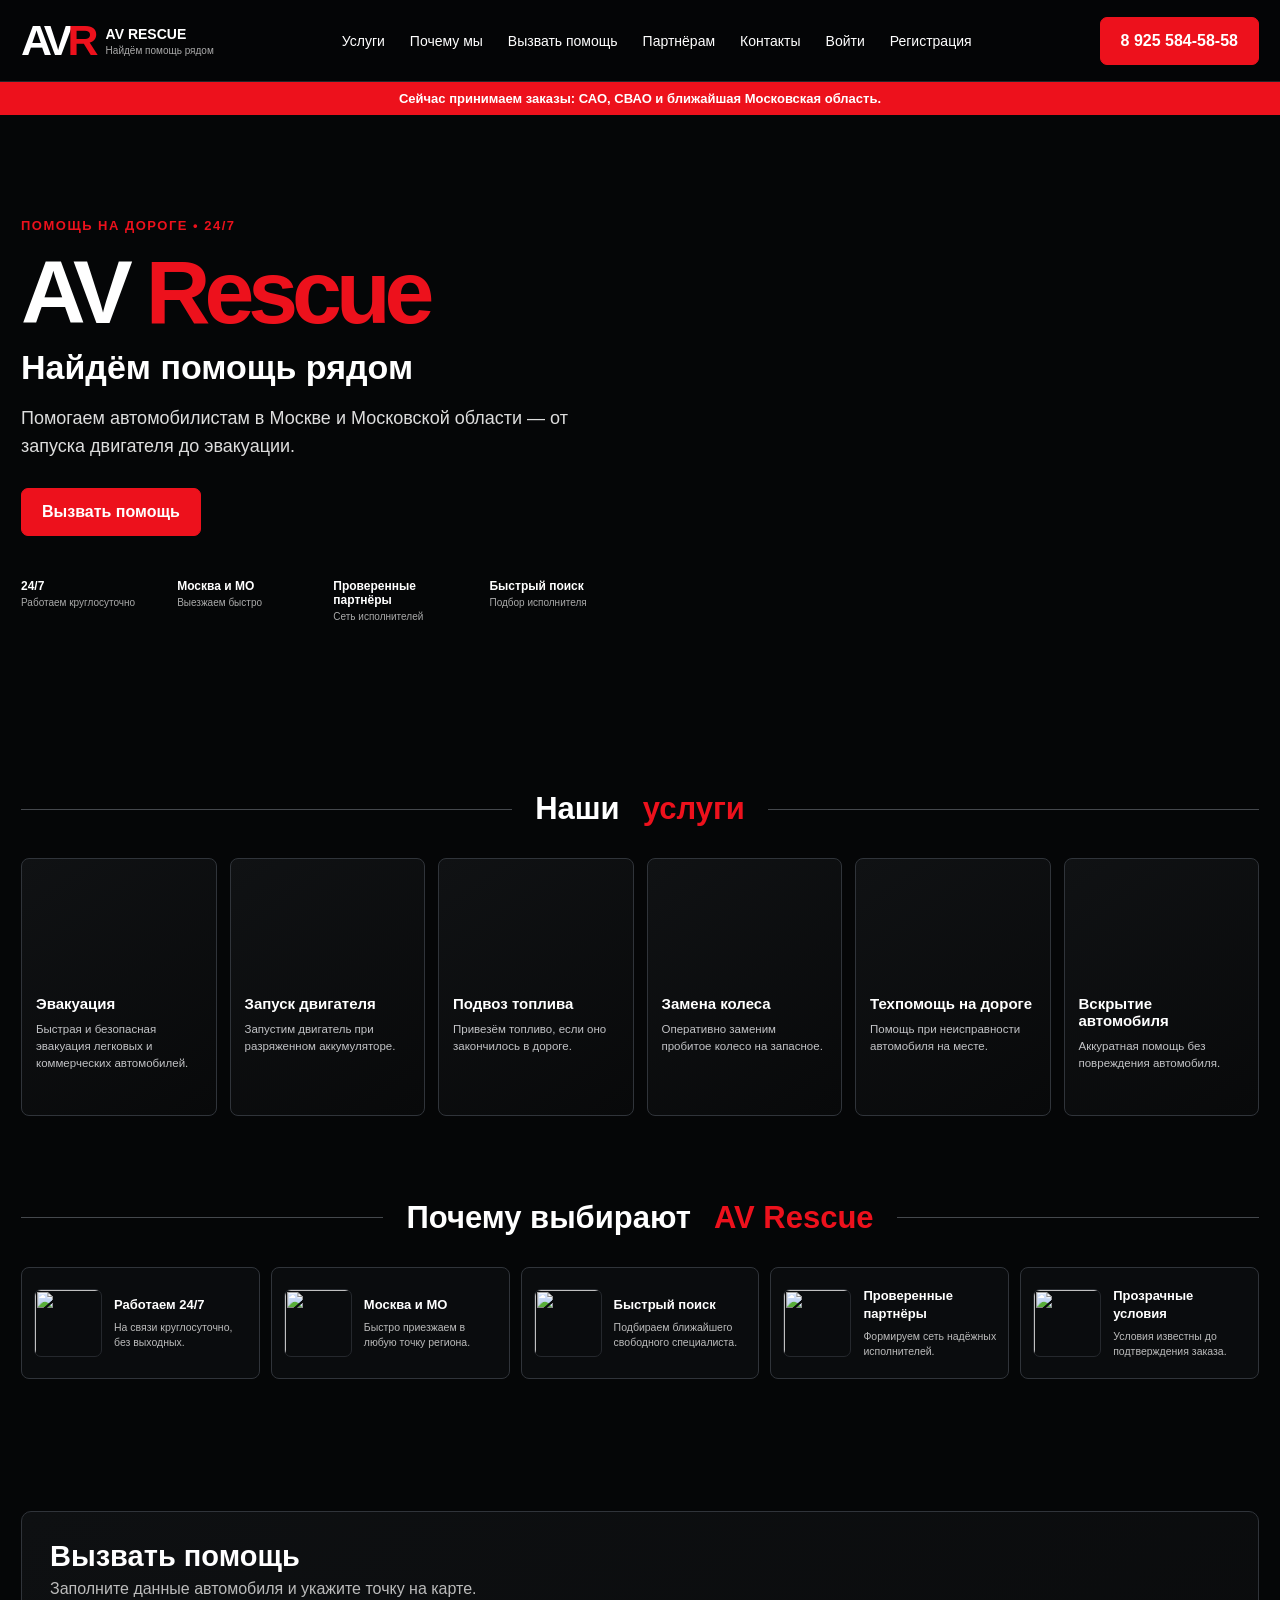
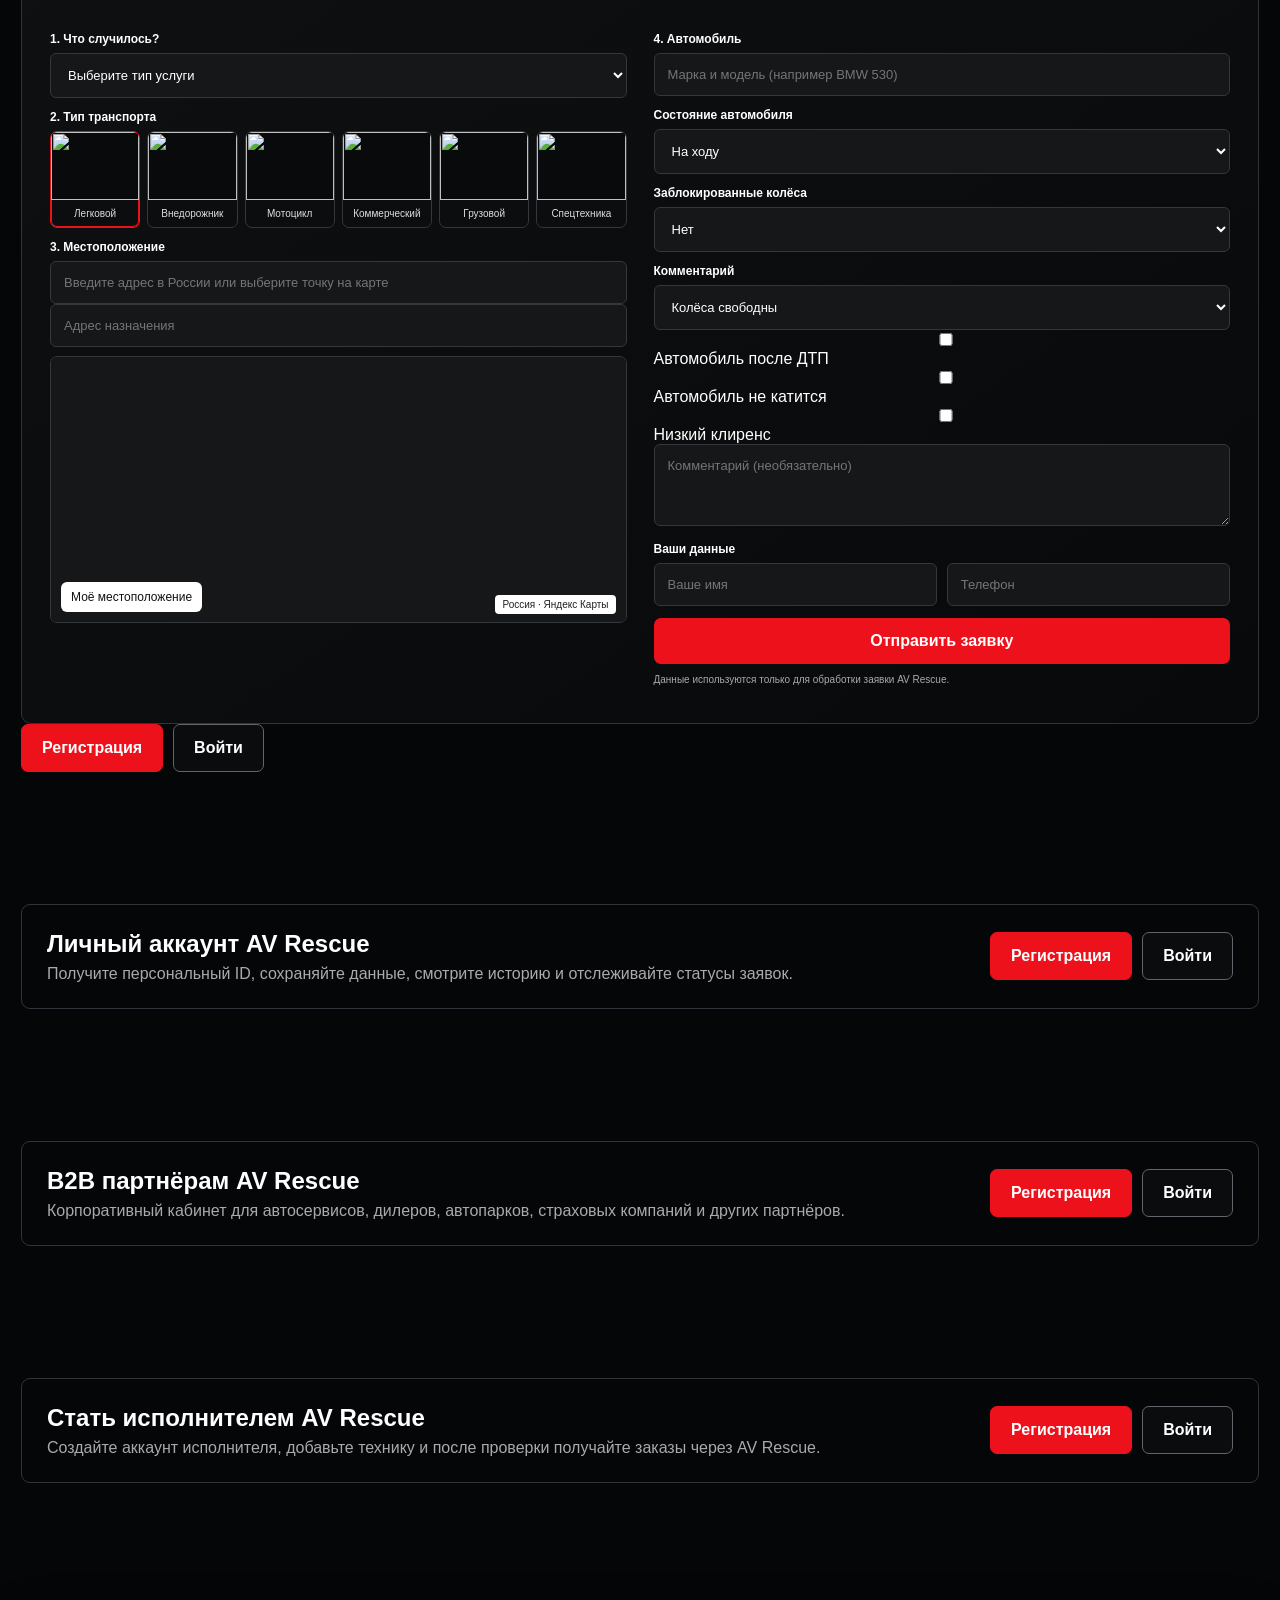
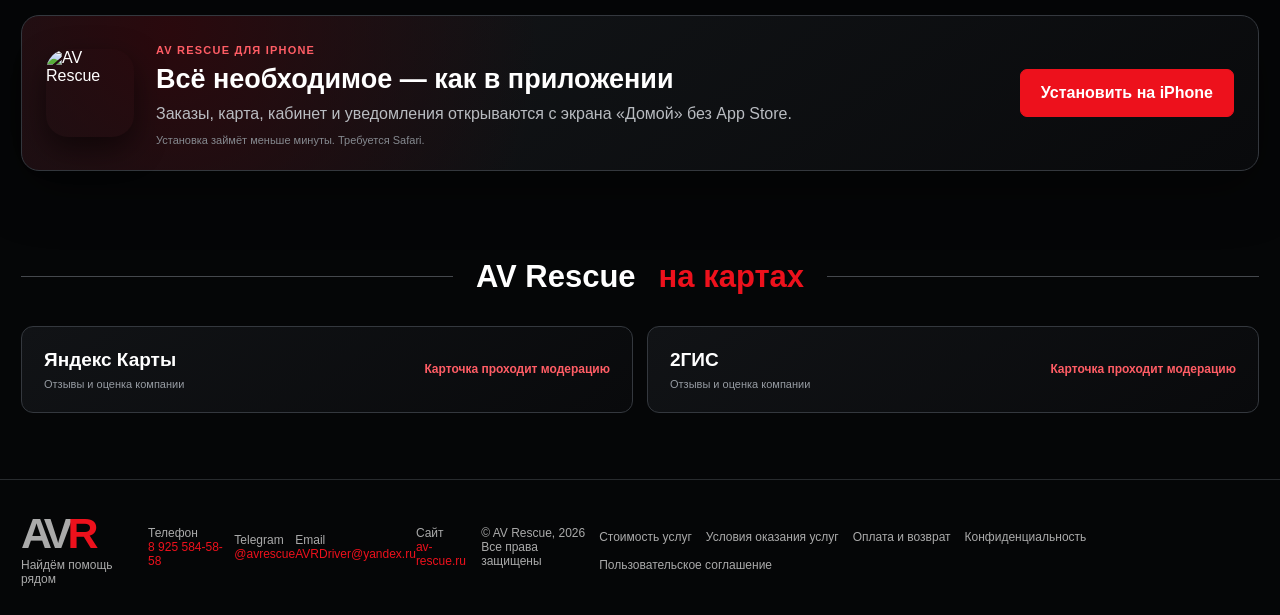
==== site/patches/9.0/index.html @ 5b1202d7 "Добавить ссылки на цены и документы" ====
<!doctype html>
<html lang="ru">
<head>
<meta charset="UTF-8">
<meta name="viewport" content="width=device-width,initial-scale=1">
<meta name="theme-color" content="#050607">
<link rel="manifest" href="/manifest.webmanifest?v=221">
<link rel="apple-touch-icon" href="/assets/pwa-icon-180.png">
<meta name="apple-mobile-web-app-capable" content="yes">
<meta name="apple-mobile-web-app-status-bar-style" content="black">
<meta name="apple-mobile-web-app-title" content="AV Rescue">
<script src="/pwa.js?v=221" defer></script>
<title>AV Rescue — Найдём помощь рядом</title>
<meta name="description" content="AV Rescue — помощь на дороге 24/7 в Москве и Московской области.">
<style>
:root{--red:#ed111c;--bg:#050607;--panel:#0d0f11;--line:#30343a;--muted:#adb0b5}
*{box-sizing:border-box}html{scroll-behavior:smooth}
body{margin:0;background:var(--bg);color:#fff;font-family:Arial,Helvetica,sans-serif}
a{text-decoration:none;color:inherit}button,input,select,textarea{font:inherit}
.wrap{width:min(1280px,calc(100% - 42px));margin:auto}

header{height:82px;position:sticky;top:0;z-index:1000;background:#050607f4;border-bottom:1px solid #22252a;backdrop-filter:blur(10px)}
.nav{height:100%;display:flex;align-items:center;justify-content:space-between;gap:22px}
.brand{display:flex;align-items:center;gap:12px}.avr{font-size:43px;font-weight:900;letter-spacing:-5px}.avr .r{color:var(--red)}
.brandText{font-size:14px;font-weight:900}.brandText small{display:block;font-size:10px;font-weight:400;color:#aaa;margin-top:3px}
.menu{display:flex;gap:25px;font-size:14px}.menu a:hover{color:var(--red)}
.phone,.btn{display:inline-flex;align-items:center;justify-content:center;padding:14px 20px;border-radius:7px;background:var(--red);border:1px solid var(--red);color:#fff;font-weight:800;cursor:pointer}
.btn.secondary{background:#0a0c0e;border-color:#62666c}

.hero{position:relative;min-height:610px;overflow:hidden}
.heroMedia{position:absolute;right:0;top:0;width:60%;height:100%;background:url("assets/hero-clean-v30.jpg?v=30") center/cover no-repeat}
.heroMedia:before{content:"";position:absolute;inset:0;background:linear-gradient(90deg,#050607 0,#05060798 24%,transparent 58%),linear-gradient(0deg,#050607 0,transparent 25%)}
.hero .wrap{position:relative;z-index:2;min-height:610px;display:flex;align-items:center}
.heroCopy{width:49%}.eyebrow{font-size:13px;font-weight:900;color:var(--red);letter-spacing:1.5px}
h1{font-size:clamp(62px,7vw,94px);line-height:.93;letter-spacing:-6px;margin:18px 0 13px}.red{color:var(--red)}
.hero h2{font-size:34px;margin:0 0 15px}.lead{font-size:18px;line-height:1.55;color:#ddd}
.heroActions{display:flex;gap:12px;margin-top:27px}
.facts{display:grid;grid-template-columns:repeat(4,1fr);gap:18px;margin-top:43px}
.fact b{font-size:12px;display:block}.fact small{font-size:10px;color:#aaa;display:block;margin-top:4px}

section{padding:66px 0}.sectionTitle{display:flex;align-items:center;justify-content:center;gap:23px;font-size:31px;margin:0 0 31px}
.sectionTitle:before,.sectionTitle:after{content:"";height:1px;background:#45484d;flex:1}

/* SERVICES: picture + text only */
.services{display:grid;grid-template-columns:repeat(6,1fr);gap:13px}
.service{border:1px solid var(--line);border-radius:8px;overflow:hidden;background:linear-gradient(145deg,#101214,#08090a)}
.servicePhoto{width:100%;aspect-ratio:16/10;background-size:cover;background-position:center}
.serviceBody{padding:15px 14px 18px;min-height:135px}
.service h3{font-size:15px;margin:0 0 9px}.service p{font-size:11.5px;line-height:1.5;color:#c2c3c6;margin:0}

/* BENEFITS: compact + image thumbnail, no emoji */
#why{padding-top:18px}.advantages{display:grid;grid-template-columns:repeat(5,1fr);gap:11px}
.adv{border:1px solid var(--line);border-radius:8px;padding:12px;min-height:112px;display:grid;grid-template-columns:68px 1fr;gap:12px;align-items:center;background:#0a0c0e}
.advImg{width:68px;height:68px;border-radius:7px;object-fit:cover;border:1px solid #25282d}
.adv b{font-size:13px}.adv p{font-size:10.5px;line-height:1.45;color:#bbb;margin:7px 0 0}

/* ORDER */
.order{border:1px solid var(--line);border-radius:10px;background:linear-gradient(145deg,#0e1012,#08090a);padding:28px}
.order h2{font-size:29px;margin:0 0 7px}.order>p{color:#bbb;margin:0 0 22px}
.steps{display:grid;grid-template-columns:1fr 1fr;gap:27px}.label{display:block;font-size:12px;font-weight:800;margin:12px 0 7px}
input,select,textarea{width:100%;background:#151719;border:1px solid #34373b;border-radius:6px;color:#fff;padding:13px;font-size:13px}
textarea{min-height:82px;resize:vertical}
.vehicleTypes{display:grid;grid-template-columns:repeat(6,1fr);gap:7px}
.vehicleBtn{background:#0b0d0f;border:1px solid #34373b;color:#ddd;border-radius:7px;padding:0;overflow:hidden;cursor:pointer;font-size:10px;min-width:0}
.vehicleBtn img{width:100%;height:68px;display:block;object-fit:cover;background:#090a0b}
.vehicleBtn span{display:block;padding:8px 3px}.vehicleBtn.active{border-color:var(--red);box-shadow:inset 0 0 0 1px var(--red)}
.mapWrap{position:relative;border:1px solid #34373b;border-radius:7px;overflow:hidden;margin-top:9px}
#map{height:265px;background:#151719}.locate{position:absolute;left:10px;bottom:10px;z-index:500;background:#fff;color:#111;border:0;border-radius:6px;padding:8px 10px;font-size:12px;cursor:pointer}
.mapCountry{position:absolute;right:10px;bottom:8px;z-index:500;background:#fff;color:#222;border-radius:4px;padding:4px 7px;font-size:10px}
.inline2{display:grid;grid-template-columns:1fr 1fr;gap:10px}.submit{width:100%;margin-top:12px;border:0}.privacy{font-size:10px;color:#aaa}
.partner{margin-top:17px;border:1px solid var(--line);border-radius:9px;padding:25px;display:grid;grid-template-columns:1fr auto;gap:20px;align-items:center}
.partner h2{margin:0 0 7px}.partner p{margin:0;color:#aaa}
.iosApp{display:grid;grid-template-columns:auto 1fr auto;gap:22px;align-items:center;border:1px solid #34383e;border-radius:18px;padding:24px;background:radial-gradient(circle at 12% 10%,#2a090d 0,transparent 34%),linear-gradient(145deg,#14171a,#090a0c);box-shadow:0 18px 55px #0006}
.iosIcon{width:88px;height:88px;border-radius:22px;box-shadow:0 12px 30px #0008}.iosApp h2{font-size:27px;margin:0 0 7px}.iosApp p{color:#b9bcc1;line-height:1.5;margin:0}.iosLabel{display:inline-block;margin-bottom:8px;color:#ff5d65;font-size:11px;font-weight:900;letter-spacing:1.2px}.iosHint{display:block;margin-top:8px;color:#85898f;font-size:11px}
.ratings{padding-top:22px}.ratingGrid{display:grid;grid-template-columns:1fr 1fr;gap:14px}.ratingCard{border:1px solid #34383e;border-radius:12px;padding:22px;background:linear-gradient(145deg,#111316,#090a0c);display:flex;align-items:center;justify-content:space-between;gap:18px}.ratingBrand{font-size:19px;font-weight:900}.ratingBrand small{display:block;margin-top:7px;color:#969ba2;font-size:11px;font-weight:400}.ratingState{color:#ff5d65;font-size:12px;font-weight:800;text-align:right}
footer{border-top:1px solid #282b2e;padding:29px 0}.footer{display:flex;justify-content:space-between;align-items:center;color:#aaa;font-size:12px}

@media(max-width:1080px){.menu{gap:14px}.services{grid-template-columns:repeat(3,1fr)}.advantages{grid-template-columns:repeat(3,1fr)}.vehicleTypes{grid-template-columns:repeat(3,1fr)}}
@media(max-width:800px){.menu{display:none}.brandText{display:none}.heroMedia{width:100%;opacity:.44}.heroCopy{width:100%}.facts{grid-template-columns:1fr 1fr}.steps{grid-template-columns:1fr}.advantages{grid-template-columns:1fr 1fr}.partner{grid-template-columns:1fr}.iosApp{grid-template-columns:auto 1fr}.iosApp .btn{grid-column:1/-1;width:100%}.ratingGrid{grid-template-columns:1fr}}
@media(max-width:540px){.wrap{width:min(100% - 28px,1280px)}.phone{font-size:12px;padding:10px}.heroActions{display:block}.heroActions .btn{display:flex;margin:8px 0}.services{grid-template-columns:1fr}.advantages{grid-template-columns:1fr}.vehicleTypes{grid-template-columns:repeat(2,1fr)}.inline2{grid-template-columns:1fr}.footer{display:block}.footer>div{margin:14px 0}}
</style>
</head>
<body>
<header><div class="wrap nav">
<a class="brand" href="#"><span class="avr">AV<span class="r">R</span></span><span class="brandText">AV RESCUE<small>Найдём помощь рядом</small></span></a>
<nav class="menu"><a href="#services">Услуги</a><a href="#why">Почему мы</a><a href="#order">Вызвать помощь</a><a href="#partners">Партнёрам</a><a href="#contacts">Контакты</a><a id="portalLoginLink" href="/portal.php">Войти</a><a href="/register.php">Регистрация</a></nav>
<a class="phone" href="tel:+79255845858">8 925 584-58-58</a>
</div></header><div style="background:#ed111c;color:#fff;text-align:center;padding:9px 14px;font-weight:700;font-size:13px">Сейчас принимаем заказы: САО, СВАО и ближайшая Московская область.</div>

<main>
<div class="hero"><div class="heroMedia"></div><div class="wrap"><div class="heroCopy">
<div class="eyebrow">ПОМОЩЬ НА ДОРОГЕ • 24/7</div><h1>AV <span class="red">Rescue</span></h1><h2>Найдём помощь рядом</h2>
<p class="lead">Помогаем автомобилистам в Москве и Московской области — от запуска двигателя до эвакуации.</p>
<div class="heroActions"><a class="btn" href="#order">Вызвать помощь</a></div>
<div class="facts"><div class="fact"><b>24/7</b><small>Работаем круглосуточно</small></div><div class="fact"><b>Москва и МО</b><small>Выезжаем быстро</small></div><div class="fact"><b>Проверенные партнёры</b><small>Сеть исполнителей</small></div><div class="fact"><b>Быстрый поиск</b><small>Подбор исполнителя</small></div></div>
</div></div></div>

<section id="services"><div class="wrap"><h2 class="sectionTitle">Наши <span class="red">услуги</span></h2><div class="services">
<article class="service"><div class="servicePhoto" style="background-image:url('assets/service-evacuation-v30.jpg?v=30')"></div><div class="serviceBody"><h3>Эвакуация</h3><p>Быстрая и безопасная эвакуация легковых и коммерческих автомобилей.</p></div></article>
<article class="service"><div class="servicePhoto" style="background-image:url('assets/service-battery-v30.jpg?v=30')"></div><div class="serviceBody"><h3>Запуск двигателя</h3><p>Запустим двигатель при разряженном аккумуляторе.</p></div></article>
<article class="service"><div class="servicePhoto" style="background-image:url('assets/service-fuel-v30.jpg?v=30')"></div><div class="serviceBody"><h3>Подвоз топлива</h3><p>Привезём топливо, если оно закончилось в дороге.</p></div></article>
<article class="service"><div class="servicePhoto" style="background-image:url('assets/service-wheel-v30.jpg?v=30')"></div><div class="serviceBody"><h3>Замена колеса</h3><p>Оперативно заменим пробитое колесо на запасное.</p></div></article>
<article class="service"><div class="servicePhoto" style="background-image:url('assets/service-repair-v30.jpg?v=30')"></div><div class="serviceBody"><h3>Техпомощь на дороге</h3><p>Помощь при неисправности автомобиля на месте.</p></div></article>
<article class="service"><div class="servicePhoto" style="background-image:url('assets/service-unlock-v30.jpg?v=30')"></div><div class="serviceBody"><h3>Вскрытие автомобиля</h3><p>Аккуратная помощь без повреждения автомобиля.</p></div></article>
</div></div></section>

<section id="why"><div class="wrap"><h2 class="sectionTitle">Почему выбирают <span class="red">AV Rescue</span></h2><div class="advantages">
<div class="adv"><img class="advImg" src="assets/benefit-247-v30.jpg?v=30"><div><b>Работаем 24/7</b><p>На связи круглосуточно, без выходных.</p></div></div>
<div class="adv"><img class="advImg" src="assets/benefit-moscow-v30.jpg?v=30"><div><b>Москва и МО</b><p>Быстро приезжаем в любую точку региона.</p></div></div>
<div class="adv"><img class="advImg" src="assets/benefit-fast-v30.jpg?v=30"><div><b>Быстрый поиск</b><p>Подбираем ближайшего свободного специалиста.</p></div></div>
<div class="adv"><img class="advImg" src="assets/benefit-partners-v30.jpg?v=30"><div><b>Проверенные партнёры</b><p>Формируем сеть надёжных исполнителей.</p></div></div>
<div class="adv"><img class="advImg" src="assets/benefit-terms-v30.jpg?v=30"><div><b>Прозрачные условия</b><p>Условия известны до подтверждения заказа.</p></div></div>
</div></div></section>

<section id="order"><div class="wrap"><div class="order">
<h2>Вызвать помощь</h2><p>Заполните данные автомобиля и укажите точку на карте.</p>
<form id="orderForm"><div class="steps">
<div>
<label class="label">1. Что случилось?</label><select id="service" required><option value="">Выберите тип услуги</option><option>Эвакуация</option><option>Запуск двигателя</option><option>Подвоз топлива</option><option>Замена колеса</option><option>Техпомощь</option><option>Вскрытие автомобиля</option></select>
<label class="label">2. Тип транспорта</label>
<div class="vehicleTypes">
<button type="button" class="vehicleBtn active" data-value="Легковой"><img src="assets/vehicle-car-v30.jpg?v=30"><span>Легковой</span></button>
<button type="button" class="vehicleBtn" data-value="Внедорожник"><img src="assets/vehicle-suv-v30.jpg?v=30"><span>Внедорожник</span></button>
<button type="button" class="vehicleBtn" data-value="Мотоцикл"><img src="assets/vehicle-moto-v30.jpg?v=30"><span>Мотоцикл</span></button>
<button type="button" class="vehicleBtn" data-value="Коммерческий"><img src="assets/vehicle-commercial-v30.jpg?v=30"><span>Коммерческий</span></button>
<button type="button" class="vehicleBtn" data-value="Грузовой"><img src="assets/vehicle-truck-v30.jpg?v=30"><span>Грузовой</span></button>
<button type="button" class="vehicleBtn" data-value="Спецтехника"><img src="assets/vehicle-special-v30.jpg?v=30"><span>Спецтехника</span></button>
</div><input type="hidden" id="vehicleType" value="Легковой">

<label class="label">3. Местоположение</label>
<input id="address" placeholder="Введите адрес в России или выберите точку на карте" required>
<input id="destination" placeholder="Адрес назначения">
<div class="mapWrap"><div id="map"></div><button type="button" class="locate" id="locateBtn">Моё местоположение</button><div class="mapCountry">Россия · Яндекс Карты</div></div>
<input type="hidden" id="lat"><input type="hidden" id="lng"><input type="hidden" id="destination_lat"><input type="hidden" id="destination_lng">
</div>

<div>
<label class="label">4. Автомобиль</label><input id="car" placeholder="Марка и модель (например BMW 530)">
<label class="label">Состояние автомобиля</label><select id="condition"><option>На ходу</option><option>Не заводится</option><option>После ДТП</option><option>Заблокировано рулевое управление</option><option>Другое</option></select>
<label class="label">Заблокированные колёса</label><select id="blocked"><option>Нет</option><option>1 колесо</option><option>2 колеса</option><option>3 колеса</option><option>4 колеса</option></select>
<label class="label">Комментарий</label><select id="blockedWheels"><option value="0">Колёса свободны</option><option value="1">Заблокировано 1 колесо</option><option value="2">Заблокировано 2+ колеса</option></select><label class="check"><input type="checkbox" id="accident"> Автомобиль после ДТП</label><label class="check"><input type="checkbox" id="cannotRoll"> Автомобиль не катится</label><label class="check"><input type="checkbox" id="lowClearance"> Низкий клиренс</label><textarea id="comment" placeholder="Комментарий (необязательно)"></textarea>
<label class="label">Ваши данные</label><div class="inline2"><input id="name" required placeholder="Ваше имя"><input id="phone" required placeholder="Телефон"></div>
<button class="btn submit" type="submit">Отправить заявку</button><p class="privacy">Данные используются только для обработки заявки AV Rescue.</p>
</div>
</div></form></div>

<div style="display:flex;gap:10px;flex-wrap:wrap"><a class="btn" href="/executor-register.php">Регистрация</a><a class="btn secondary" href="/portal.php?role=executor">Войти</a></div></div>
</div></section>





<section id="account"><div class="wrap"><div class="partner" style="margin-top:0"><div><h2>Личный аккаунт AV Rescue</h2><p>Получите персональный ID, сохраняйте данные, смотрите историю и отслеживайте статусы заявок.</p></div><div style="display:flex;gap:10px;flex-wrap:wrap"><a class="btn" href="/register.php?type=client">Регистрация</a><a class="btn secondary" href="/portal.php?role=client">Войти</a></div></div></div></section>
<section id="b2b"><div class="wrap"><div class="partner" style="margin-top:0"><div><h2>B2B партнёрам AV Rescue</h2><p>Корпоративный кабинет для автосервисов, дилеров, автопарков, страховых компаний и других партнёров.</p></div><div style="display:flex;gap:10px;flex-wrap:wrap"><a class="btn" href="/b2b-register.php">Регистрация</a><a class="btn secondary" href="/portal.php?role=b2b">Войти</a></div></div></div></section>
<section id="partners"><div class="wrap"><div class="partner" style="margin-top:0"><div><h2>Стать исполнителем AV Rescue</h2><p>Создайте аккаунт исполнителя, добавьте технику и после проверки получайте заказы через AV Rescue.</p></div><div style="display:flex;gap:10px;flex-wrap:wrap"><a class="btn" href="/executor-register.php">Регистрация</a><a class="btn secondary" href="/portal.php?role=executor">Войти</a></div></div></div></section>
<section id="ios-app"><div class="wrap"><div class="iosApp"><img class="iosIcon" src="/assets/pwa-icon-180.png" alt="AV Rescue"><div><span class="iosLabel">AV RESCUE ДЛЯ IPHONE</span><h2>Всё необходимое — как в приложении</h2><p>Заказы, карта, кабинет и уведомления открываются с экрана «Домой» без App Store.</p><span class="iosHint">Установка займёт меньше минуты. Требуется Safari.</span></div><button class="btn" type="button" onclick="window.AVRPWA&&window.AVRPWA.install()">Установить на iPhone</button></div></div></section>
<section class="ratings" aria-label="AV Rescue на картах"><div class="wrap"><h2 class="sectionTitle">AV Rescue <span class="red">на картах</span></h2><div class="ratingGrid">
<div class="ratingCard"><div class="ratingBrand">Яндекс Карты<small>Отзывы и оценка компании</small></div><div class="ratingState">Карточка проходит модерацию</div></div>
<div class="ratingCard"><div class="ratingBrand">2ГИС<small>Отзывы и оценка компании</small></div><div class="ratingState">Карточка проходит модерацию</div></div>
</div></div></section>
</main>

<footer id="contacts"><div class="wrap footer">
<div><span class="avr">AV<span class="red">R</span></span><br>Найдём помощь рядом</div>
<div>Телефон<br><a class="red" href="tel:+79255845858">8 925 584-58-58</a></div>
<div>Telegram<br><a class="red" href="https://t.me/avrescue">@avrescue</a></div>
<div>Email<br><a class="red" href="mailto:AVRDriver@yandex.ru">AVRDriver@yandex.ru</a></div>
<div>Сайт<br><span class="red">av-rescue.ru</span></div><div>© AV Rescue, 2026<br>Все права защищены</div>
<div style="grid-column:1/-1;display:flex;gap:14px;flex-wrap:wrap;padding-top:8px">
<a href="/prices.php">Стоимость услуг</a>
<a href="/legal.php?doc=offer">Условия оказания услуг</a>
<a href="/legal.php?doc=payment">Оплата и возврат</a>
<a href="/legal.php?doc=privacy">Конфиденциальность</a>
<a href="/legal.php?doc=terms">Пользовательское соглашение</a>
</div>
</div></footer>

<script src="https://api-maps.yandex.ru/2.1/?lang=ru_RU"></script>
<script>
let map,marker;
function initMap(){
 if(typeof ymaps==='undefined') return;
 map=new ymaps.Map('map',{center:[55.7558,37.6173],zoom:10,controls:['zoomControl','geolocationControl']},{restrictMapArea:[[41,19],[82,180]]});
 map.events.add('click',e=>{const c=e.get('coords');setPoint(c[0],c[1]);reverseGeocode(c[0],c[1])});
}
function setPoint(lat,lng){
 document.getElementById('lat').value=lat.toFixed(6);document.getElementById('lng').value=lng.toFixed(6);
 if(marker) marker.geometry.setCoordinates([lat,lng]); else{marker=new ymaps.Placemark([lat,lng],{balloonContent:'Адрес подачи'},{preset:'islands#redIcon'});map.geoObjects.add(marker)}
 map.panTo([lat,lng]);
}
async function geocodeField(id,latId,lngId){
 const q=document.getElementById(id).value.trim();if(!q||typeof ymaps==='undefined')return false;
 try{const result=await ymaps.geocode(q,{results:1,boundedBy:[[41,19],[82,180]],strictBounds:false});const first=result.geoObjects.get(0);if(!first)return false;const c=first.geometry.getCoordinates();document.getElementById(latId).value=c[0].toFixed(6);document.getElementById(lngId).value=c[1].toFixed(6);if(id==='address'){setPoint(c[0],c[1]);map.setZoom(15)}return true}catch(e){return false}
}
async function reverseGeocode(lat,lng){
 try{const result=await ymaps.geocode([lat,lng],{results:1});const first=result.geoObjects.get(0);if(first)document.getElementById('address').value=first.getAddressLine()}catch(e){}
}
document.getElementById('address').addEventListener('change',()=>geocodeField('address','lat','lng'));
document.getElementById('destination').addEventListener('change',()=>geocodeField('destination','destination_lat','destination_lng'));
document.getElementById('locateBtn').addEventListener('click',()=>{
 if(!navigator.geolocation){alert('Геолокация не поддерживается браузером');return}
 navigator.geolocation.getCurrentPosition(p=>{setPoint(p.coords.latitude,p.coords.longitude);map.setZoom(15);reverseGeocode(p.coords.latitude,p.coords.longitude)},()=>alert('Не удалось получить местоположение. Поставьте точку на карте вручную.'));
});
document.querySelectorAll('.vehicleBtn').forEach(b=>b.addEventListener('click',()=>{
 document.querySelectorAll('.vehicleBtn').forEach(x=>x.classList.remove('active'));b.classList.add('active');document.getElementById('vehicleType').value=b.dataset.value;
}));
document.getElementById('orderForm').addEventListener('submit',async e=>{
 e.preventDefault();const form=e.currentTarget;const val=id=>document.getElementById(id).value||'';if(val('service')==='Эвакуация'&&!val('destination').trim()){alert('Укажите адрес назначения');document.getElementById('destination').focus();return}const btn=form.querySelector('.submit');btn.disabled=true;btn.textContent='Отправляем…';
 try{if(!val('lat')||!val('lng'))await geocodeField('address','lat','lng');if(val('destination')&&(!val('destination_lat')||!val('destination_lng')))await geocodeField('destination','destination_lat','destination_lng');const r=await fetch('api/create_order.php',{method:'POST',credentials:'same-origin',headers:{'Content-Type':'application/json'},body:JSON.stringify({service:val('service'),vehicle_type:val('vehicleType'),car:val('car'),condition:val('condition'),blocked:val('blocked'),address:val('address'),destination:val('destination'),lat:val('lat'),lng:val('lng'),destination_lat:val('destination_lat'),destination_lng:val('destination_lng'),comment:val('comment'),name:val('name'),phone:val('phone'),payment_method:'cash'})});
   const raw=await r.text();let d;try{d=JSON.parse(raw)}catch(parseErr){throw new Error('API не отвечает как PHP. Проверьте, что PHP включён на сайте. Код HTTP: '+r.status)}
   if(!r.ok||!d.ok)throw new Error(d.error||('Ошибка сервера '+r.status));alert('Заявка '+d.order_id+' принята. Диспетчер AV Rescue уже видит её в системе.');form.reset();document.getElementById('vehicleType').value='Легковой';document.querySelectorAll('.vehicleBtn').forEach(x=>x.classList.remove('active'));document.querySelector('.vehicleBtn')?.classList.add('active');if(marker){map.geoObjects.remove(marker);marker=null;}}
 catch(err){alert('Не удалось отправить заявку: '+err.message)}finally{btn.disabled=false;btn.textContent='Отправить заявку';}
});
ymaps.ready(initMap);
</script>

<script>
(async function fillClient(){
  const name=document.getElementById('name'),phone=document.getElementById('phone');
  const storedName=sessionStorage.getItem('av_client_name')||'',storedPhone=sessionStorage.getItem('av_client_phone')||'';
  if(storedName&&name)name.value=storedName;if(storedPhone&&phone)phone.value=storedPhone;
  try{
    const r=await fetch('/api/session_state.php?t='+Date.now(),{cache:'no-store',credentials:'include'});
    const d=await r.json();
    const a=document.getElementById('portalLoginLink');
    if(a && d.ok && d.session){
      a.href=d.session.portal_url||'/portal.php';
      if(d.session.logged_in){
        a.textContent=d.session.label||'Личный кабинет';
        a.title=d.session.name ? ('Вы вошли как '+d.session.name) : 'Открыть кабинет';
        if(d.session.role==='client'){if(name){name.value=d.session.name||storedName;name.readOnly=true}if(phone){phone.value=d.session.phone||storedPhone;phone.readOnly=true}sessionStorage.setItem('av_client_name',d.session.name||'');sessionStorage.setItem('av_client_phone',d.session.phone||'')}
      } else {
        a.textContent='Войти';
      }
    }
  }catch(e){}
})();
window.addEventListener('pageshow',()=>{const n=sessionStorage.getItem('av_client_name'),p=sessionStorage.getItem('av_client_phone');if(n&&document.getElementById('name'))document.getElementById('name').value=n;if(p&&document.getElementById('phone'))document.getElementById('phone').value=p});
</script>

<script>
(function(){
  const token=sessionStorage.getItem('av_tab_session');
  const hasPortalHint=document.documentElement.getAttribute('data-av-auth-page')==='1';
  async function validate(){
    try{
      const r=await fetch('/api/tab_session.php',{
        method:'POST',
        headers:{'Content-Type':'application/x-www-form-urlencoded','X-AV-Tab-Session':token||''},
        body:'token='+encodeURIComponent(token||''),
        cache:'no-store',
        credentials:'same-origin'
      });
      const d=await r.json();
      if(d.expired){
        sessionStorage.removeItem('av_tab_session');
        if(hasPortalHint) location.replace('/login.php');
      }
    }catch(e){}
  }
  validate();
})();
</script>

</body></html>
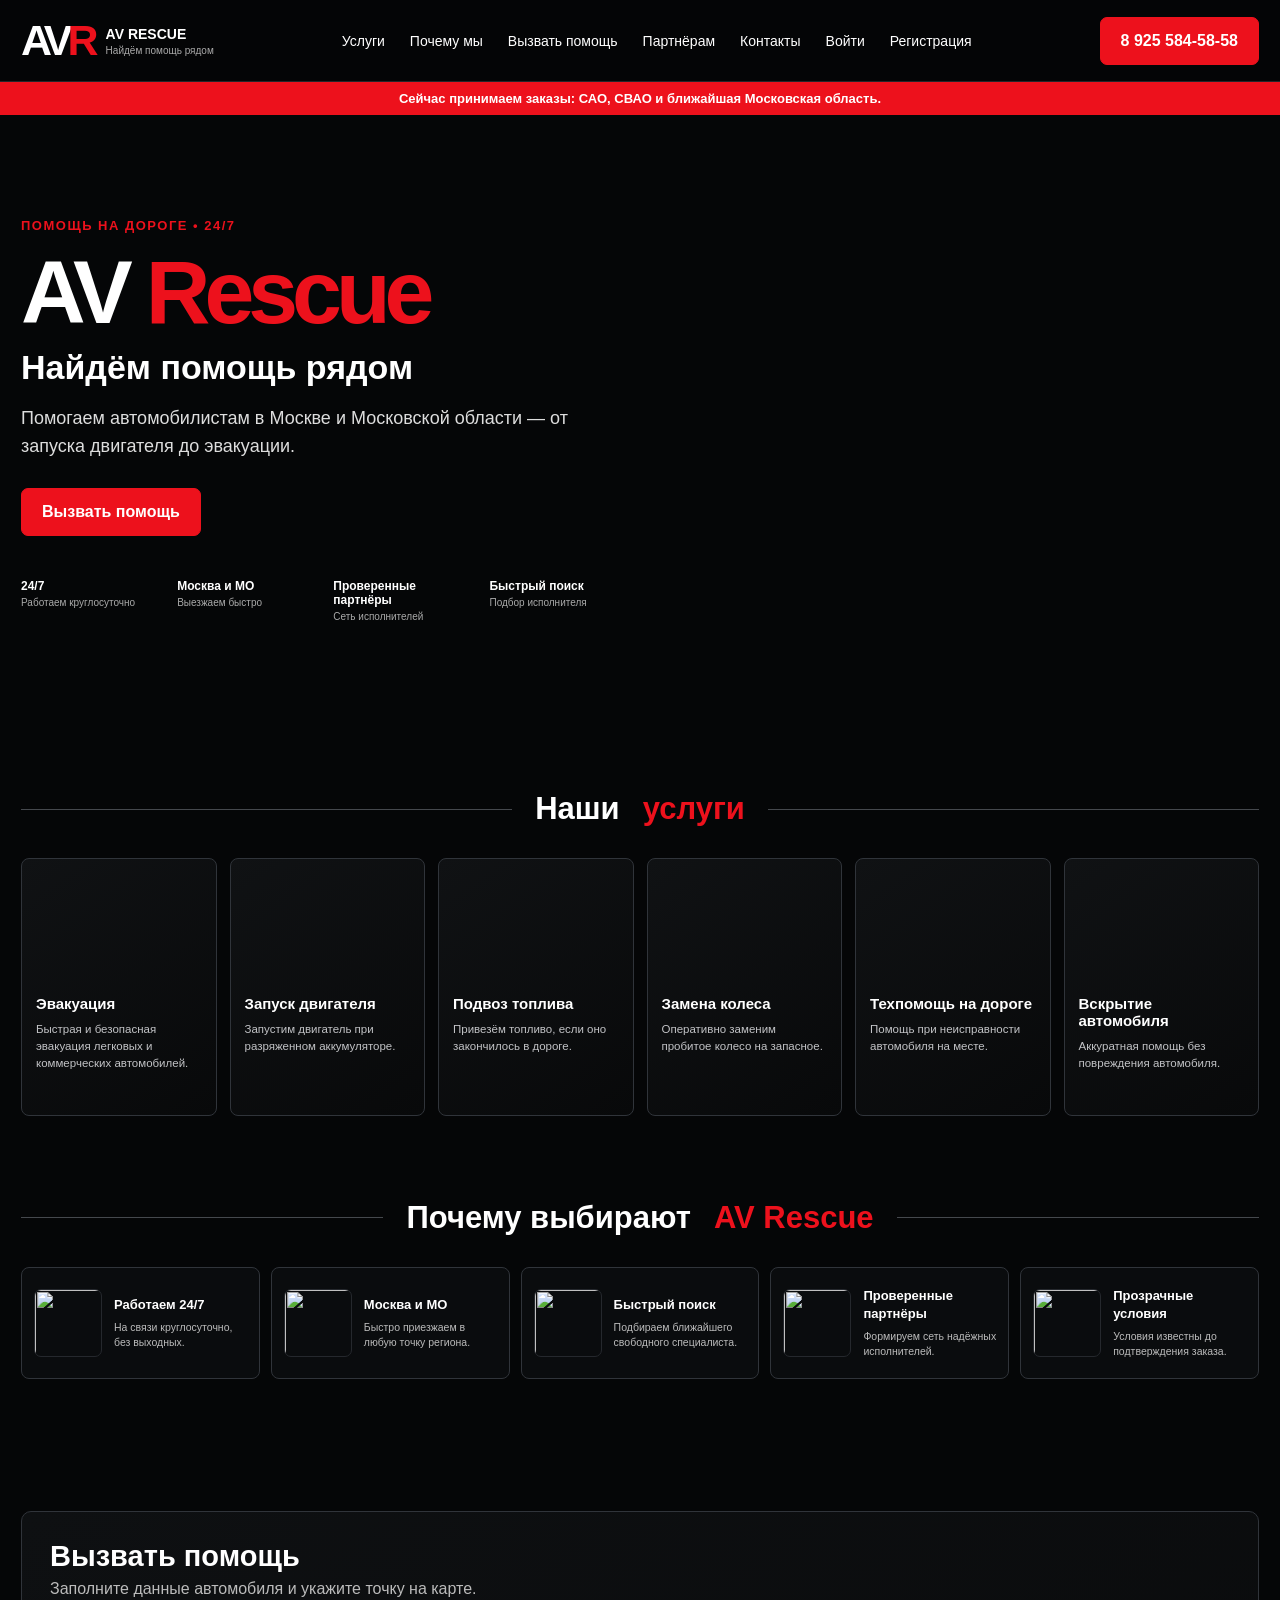
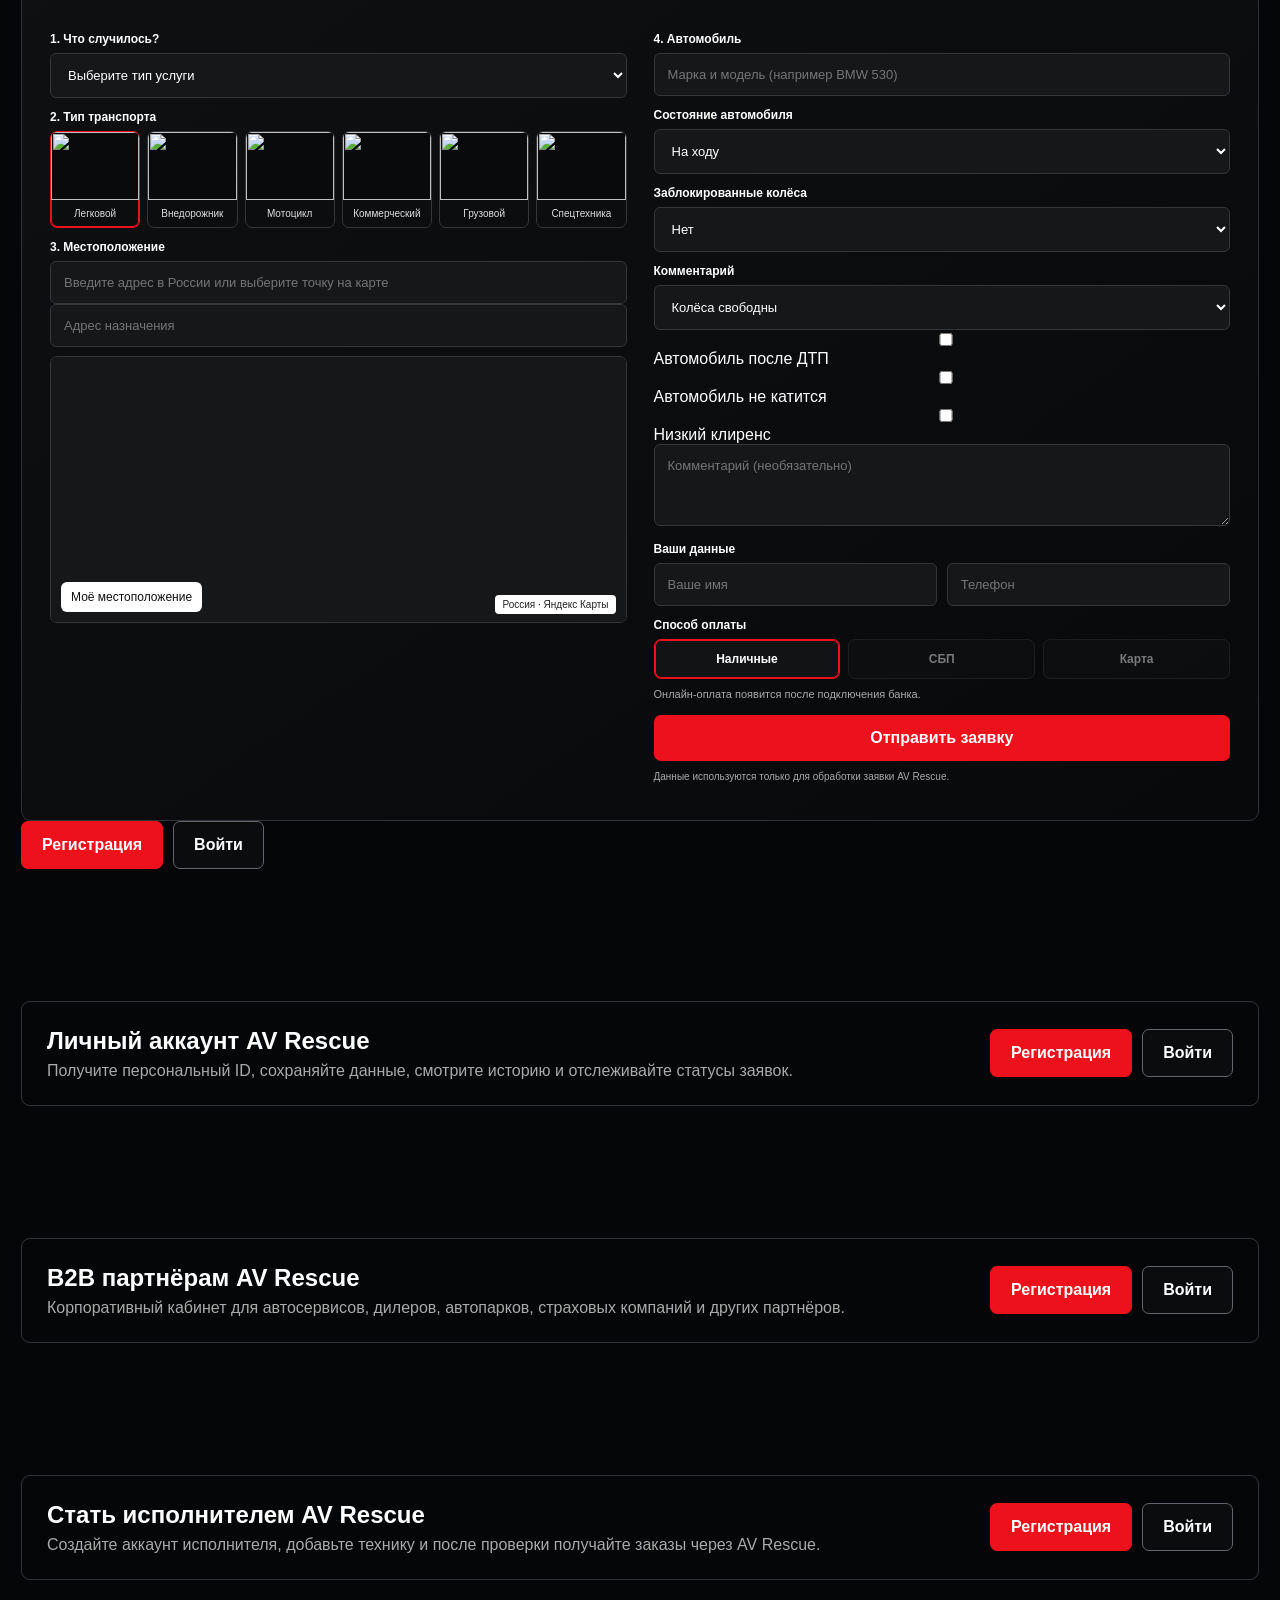
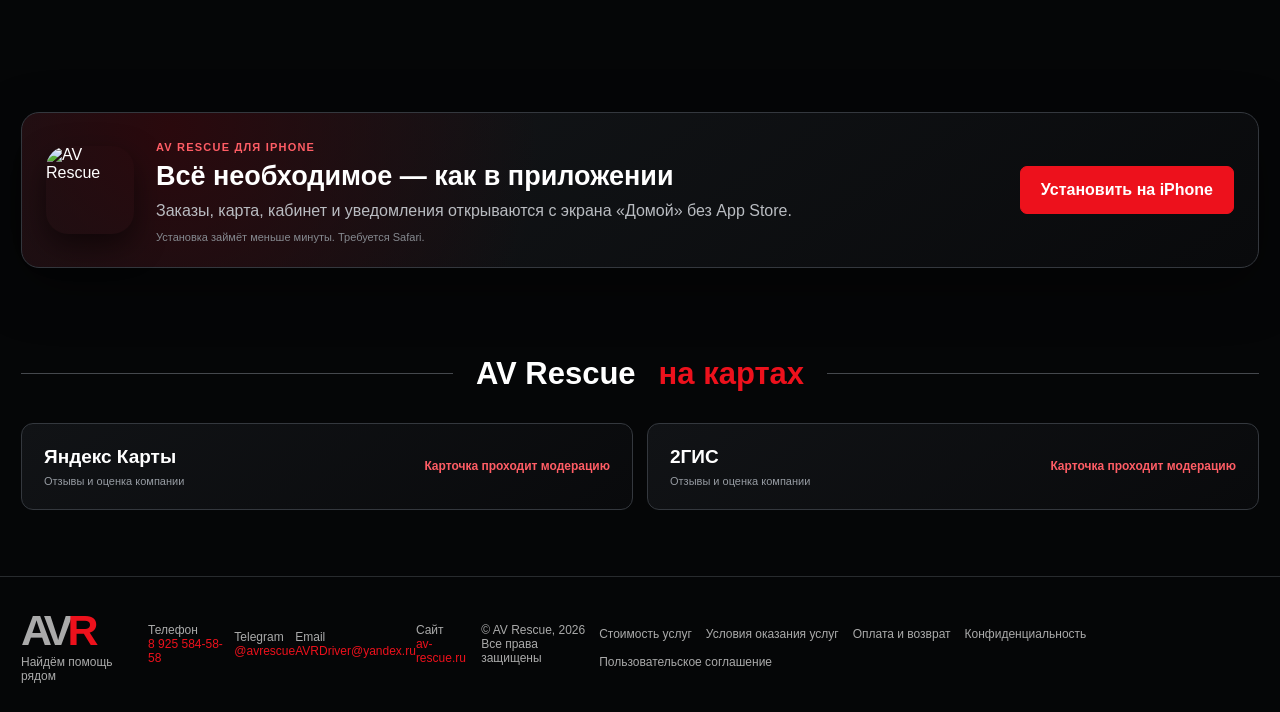
==== commit 6ee3b378: "Add guest payment flow and client payment choices" ====
--- a/site/patches/9.0/index.html
+++ b/site/patches/9.0/index.html
@@ -68,6 +68,7 @@
 #map{height:265px;background:#151719}.locate{position:absolute;left:10px;bottom:10px;z-index:500;background:#fff;color:#111;border:0;border-radius:6px;padding:8px 10px;font-size:12px;cursor:pointer}
 .mapCountry{position:absolute;right:10px;bottom:8px;z-index:500;background:#fff;color:#222;border-radius:4px;padding:4px 7px;font-size:10px}
 .inline2{display:grid;grid-template-columns:1fr 1fr;gap:10px}.submit{width:100%;margin-top:12px;border:0}.privacy{font-size:10px;color:#aaa}
+.paymentChoices{display:grid;grid-template-columns:repeat(3,1fr);gap:8px}.paymentChoice{position:relative}.paymentChoice input{position:absolute;opacity:0;pointer-events:none}.paymentChoice span{display:block;padding:12px 8px;border:1px solid #34373b;border-radius:7px;background:#111315;text-align:center;font-size:12px;font-weight:800;cursor:pointer}.paymentChoice input:checked+span{border-color:var(--red);box-shadow:inset 0 0 0 1px var(--red)}.paymentChoice input:disabled+span{opacity:.45;cursor:not-allowed}.paymentHint{font-size:11px;color:#aaa;line-height:1.45;margin:8px 0 0}
 .partner{margin-top:17px;border:1px solid var(--line);border-radius:9px;padding:25px;display:grid;grid-template-columns:1fr auto;gap:20px;align-items:center}
 .partner h2{margin:0 0 7px}.partner p{margin:0;color:#aaa}
 .iosApp{display:grid;grid-template-columns:auto 1fr auto;gap:22px;align-items:center;border:1px solid #34383e;border-radius:18px;padding:24px;background:radial-gradient(circle at 12% 10%,#2a090d 0,transparent 34%),linear-gradient(145deg,#14171a,#090a0c);box-shadow:0 18px 55px #0006}
@@ -140,6 +141,7 @@
 <label class="label">Заблокированные колёса</label><select id="blocked"><option>Нет</option><option>1 колесо</option><option>2 колеса</option><option>3 колеса</option><option>4 колеса</option></select>
 <label class="label">Комментарий</label><select id="blockedWheels"><option value="0">Колёса свободны</option><option value="1">Заблокировано 1 колесо</option><option value="2">Заблокировано 2+ колеса</option></select><label class="check"><input type="checkbox" id="accident"> Автомобиль после ДТП</label><label class="check"><input type="checkbox" id="cannotRoll"> Автомобиль не катится</label><label class="check"><input type="checkbox" id="lowClearance"> Низкий клиренс</label><textarea id="comment" placeholder="Комментарий (необязательно)"></textarea>
 <label class="label">Ваши данные</label><div class="inline2"><input id="name" required placeholder="Ваше имя"><input id="phone" required placeholder="Телефон"></div>
+<label class="label">Способ оплаты</label><div class="paymentChoices"><label class="paymentChoice"><input type="radio" name="payment_method" value="cash" checked><span>Наличные</span></label><label class="paymentChoice"><input type="radio" name="payment_method" value="sbp" data-online><span>СБП</span></label><label class="paymentChoice"><input type="radio" name="payment_method" value="card" data-online><span>Карта</span></label></div><p class="paymentHint" id="paymentHint">Онлайн-оплата появится после подключения банка.</p>
 <button class="btn submit" type="submit">Отправить заявку</button><p class="privacy">Данные используются только для обработки заявки AV Rescue.</p>
 </div>
 </div></form></div>
@@ -207,12 +209,16 @@
 }));
 document.getElementById('orderForm').addEventListener('submit',async e=>{
  e.preventDefault();const form=e.currentTarget;const val=id=>document.getElementById(id).value||'';if(val('service')==='Эвакуация'&&!val('destination').trim()){alert('Укажите адрес назначения');document.getElementById('destination').focus();return}const btn=form.querySelector('.submit');btn.disabled=true;btn.textContent='Отправляем…';
- try{if(!val('lat')||!val('lng'))await geocodeField('address','lat','lng');if(val('destination')&&(!val('destination_lat')||!val('destination_lng')))await geocodeField('destination','destination_lat','destination_lng');const r=await fetch('api/create_order.php',{method:'POST',credentials:'same-origin',headers:{'Content-Type':'application/json'},body:JSON.stringify({service:val('service'),vehicle_type:val('vehicleType'),car:val('car'),condition:val('condition'),blocked:val('blocked'),address:val('address'),destination:val('destination'),lat:val('lat'),lng:val('lng'),destination_lat:val('destination_lat'),destination_lng:val('destination_lng'),comment:val('comment'),name:val('name'),phone:val('phone'),payment_method:'cash'})});
+ try{if(!val('lat')||!val('lng'))await geocodeField('address','lat','lng');if(val('destination')&&(!val('destination_lat')||!val('destination_lng')))await geocodeField('destination','destination_lat','destination_lng');const paymentMethod=document.querySelector('input[name="payment_method"]:checked')?.value||'cash';const r=await fetch('api/create_order.php',{method:'POST',credentials:'same-origin',headers:{'Content-Type':'application/json'},body:JSON.stringify({service:val('service'),vehicle_type:val('vehicleType'),car:val('car'),condition:val('condition'),blocked:val('blocked'),address:val('address'),destination:val('destination'),lat:val('lat'),lng:val('lng'),destination_lat:val('destination_lat'),destination_lng:val('destination_lng'),comment:val('comment'),name:val('name'),phone:val('phone'),payment_method:paymentMethod})});
    const raw=await r.text();let d;try{d=JSON.parse(raw)}catch(parseErr){throw new Error('API не отвечает как PHP. Проверьте, что PHP включён на сайте. Код HTTP: '+r.status)}
-   if(!r.ok||!d.ok)throw new Error(d.error||('Ошибка сервера '+r.status));alert('Заявка '+d.order_id+' принята. Диспетчер AV Rescue уже видит её в системе.');form.reset();document.getElementById('vehicleType').value='Легковой';document.querySelectorAll('.vehicleBtn').forEach(x=>x.classList.remove('active'));document.querySelector('.vehicleBtn')?.classList.add('active');if(marker){map.geoObjects.remove(marker);marker=null;}}
+   if(!r.ok||!d.ok)throw new Error(d.error||('Ошибка сервера '+r.status));if(d.guest_status_url&&paymentMethod!=='cash'){location.href=d.guest_status_url;return}alert('Заявка '+d.order_id+' принята. Ориентировочная стоимость: '+Math.round(d.estimated_price||0)+' ₽. Диспетчер AV Rescue уже видит её в системе.'+(d.guest_status_url?'\n\nСсылка на заказ: '+location.origin+d.guest_status_url:''));form.reset();document.getElementById('vehicleType').value='Легковой';document.querySelectorAll('.vehicleBtn').forEach(x=>x.classList.remove('active'));document.querySelector('.vehicleBtn')?.classList.add('active');if(marker){map.geoObjects.remove(marker);marker=null;}}
  catch(err){alert('Не удалось отправить заявку: '+err.message)}finally{btn.disabled=false;btn.textContent='Отправить заявку';}
 });
 ymaps.ready(initMap);
+</script>
+
+<script>
+(async function paymentAvailability(){try{const r=await fetch('/api/alfa_status.php',{cache:'no-store'}),d=await r.json();const enabled=!!(d.ok&&d.acquiring_connected);document.querySelectorAll('[data-online]').forEach(x=>x.disabled=!enabled);const hint=document.getElementById('paymentHint');if(hint)hint.textContent=enabled?'Для СБП или карты после создания заявки откроется защищённая страница оплаты.':'Онлайн-оплата появится после подключения банка.';}catch(e){document.querySelectorAll('[data-online]').forEach(x=>x.disabled=true)}})();
 </script>
 
 <script>
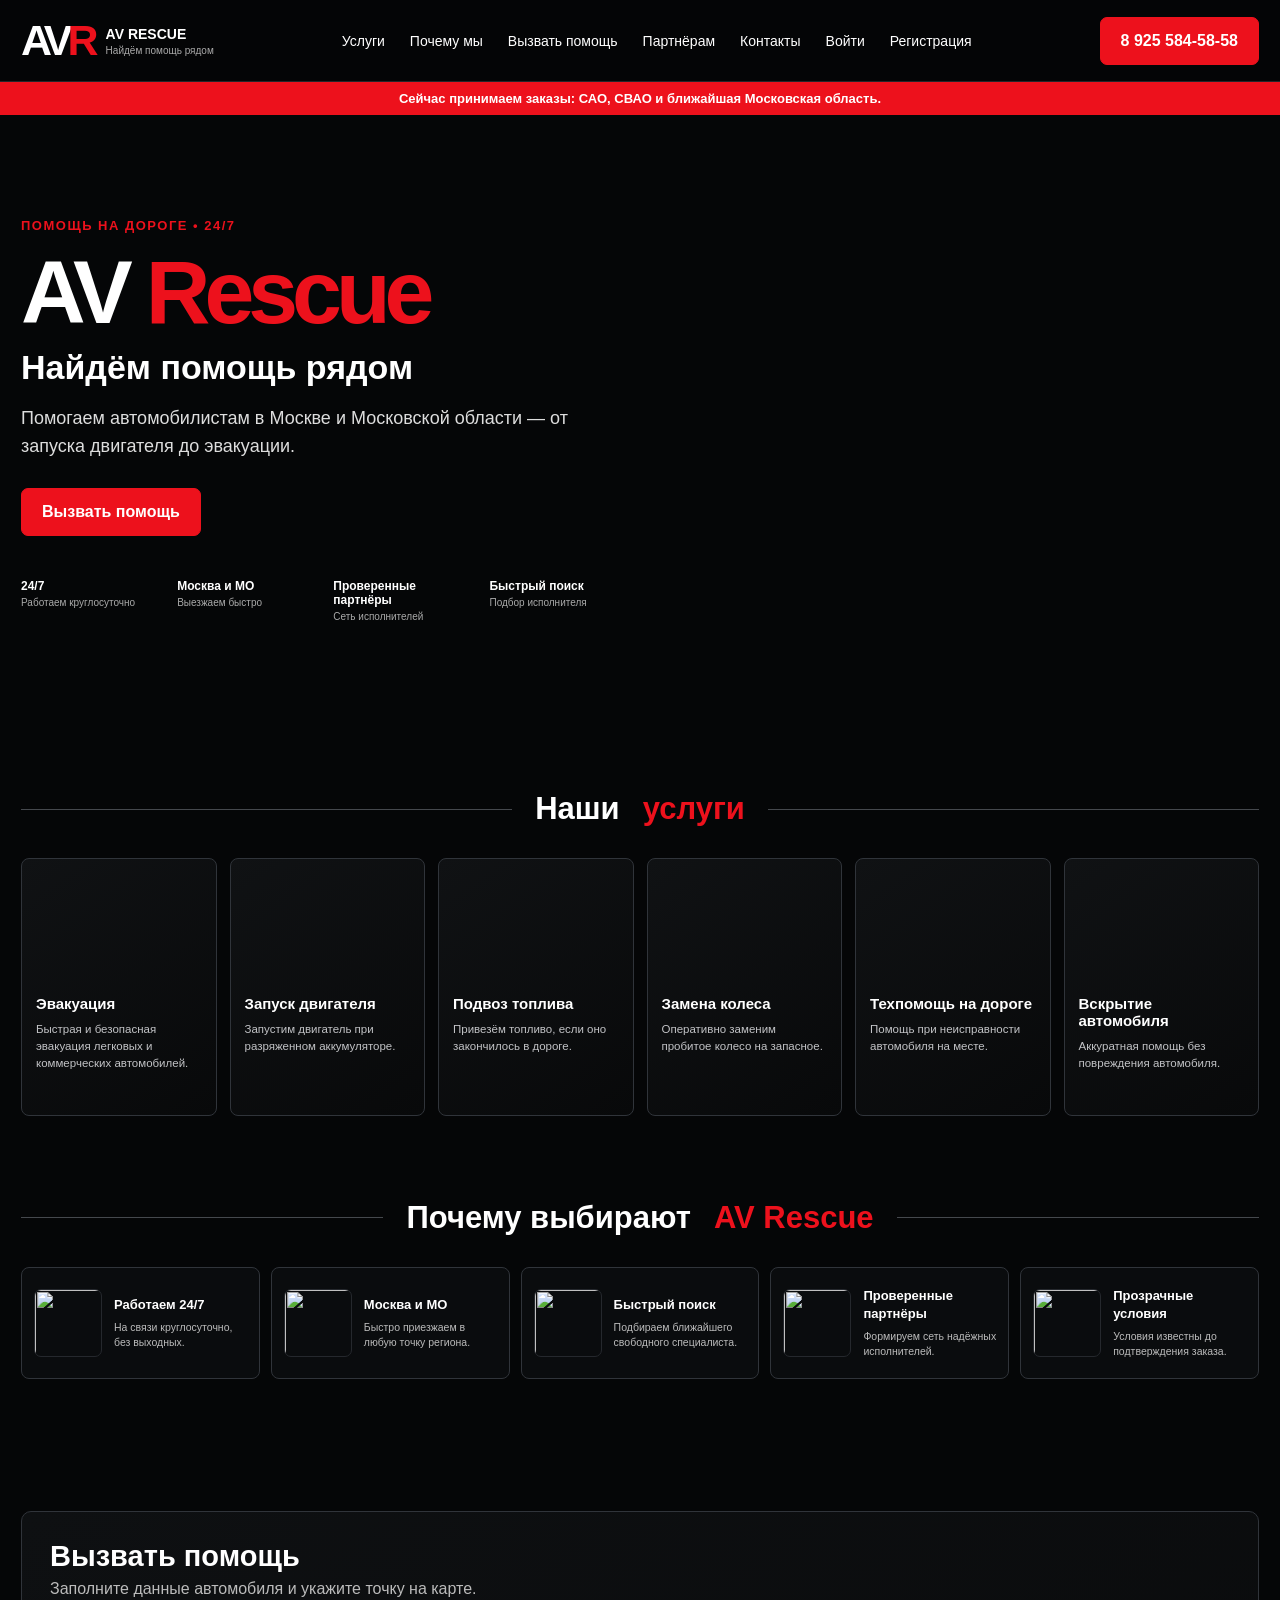
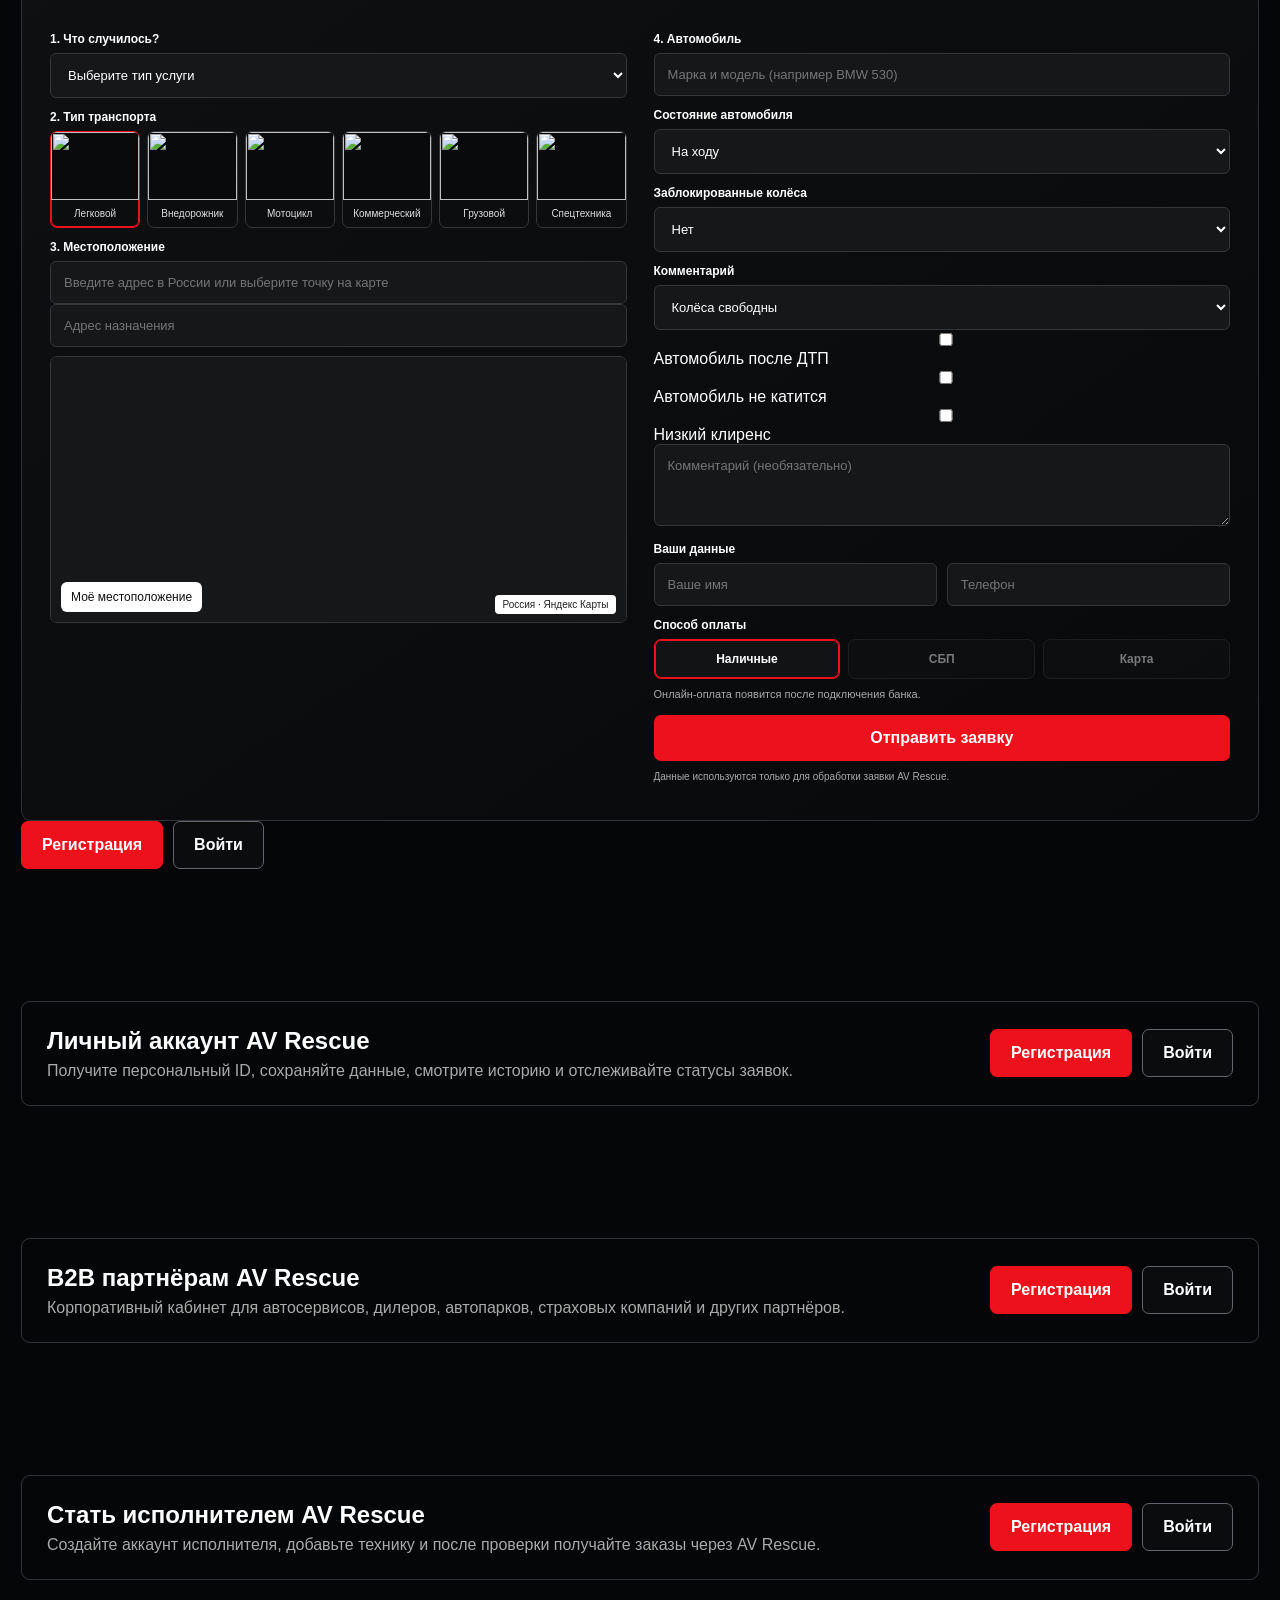
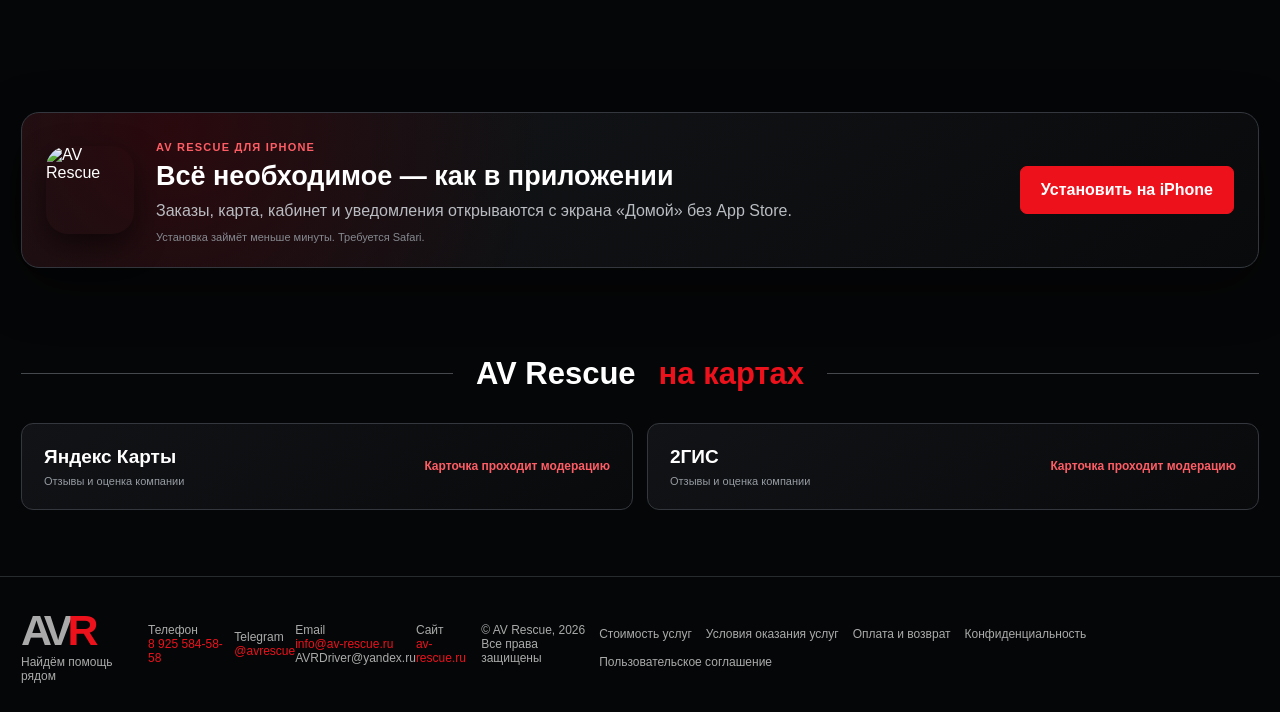
==== commit 539a4c06: "Add corporate contact email to website footer" ====
--- a/site/patches/9.0/index.html
+++ b/site/patches/9.0/index.html
@@ -167,7 +167,7 @@
 <div><span class="avr">AV<span class="red">R</span></span><br>Найдём помощь рядом</div>
 <div>Телефон<br><a class="red" href="tel:+79255845858">8 925 584-58-58</a></div>
 <div>Telegram<br><a class="red" href="https://t.me/avrescue">@avrescue</a></div>
-<div>Email<br><a class="red" href="mailto:AVRDriver@yandex.ru">AVRDriver@yandex.ru</a></div>
+<div>Email<br><a class="red" href="mailto:info@av-rescue.ru">info@av-rescue.ru</a><br><a href="mailto:AVRDriver@yandex.ru">AVRDriver@yandex.ru</a></div>
 <div>Сайт<br><span class="red">av-rescue.ru</span></div><div>© AV Rescue, 2026<br>Все права защищены</div>
 <div style="grid-column:1/-1;display:flex;gap:14px;flex-wrap:wrap;padding-top:8px">
 <a href="/prices.php">Стоимость услуг</a>
